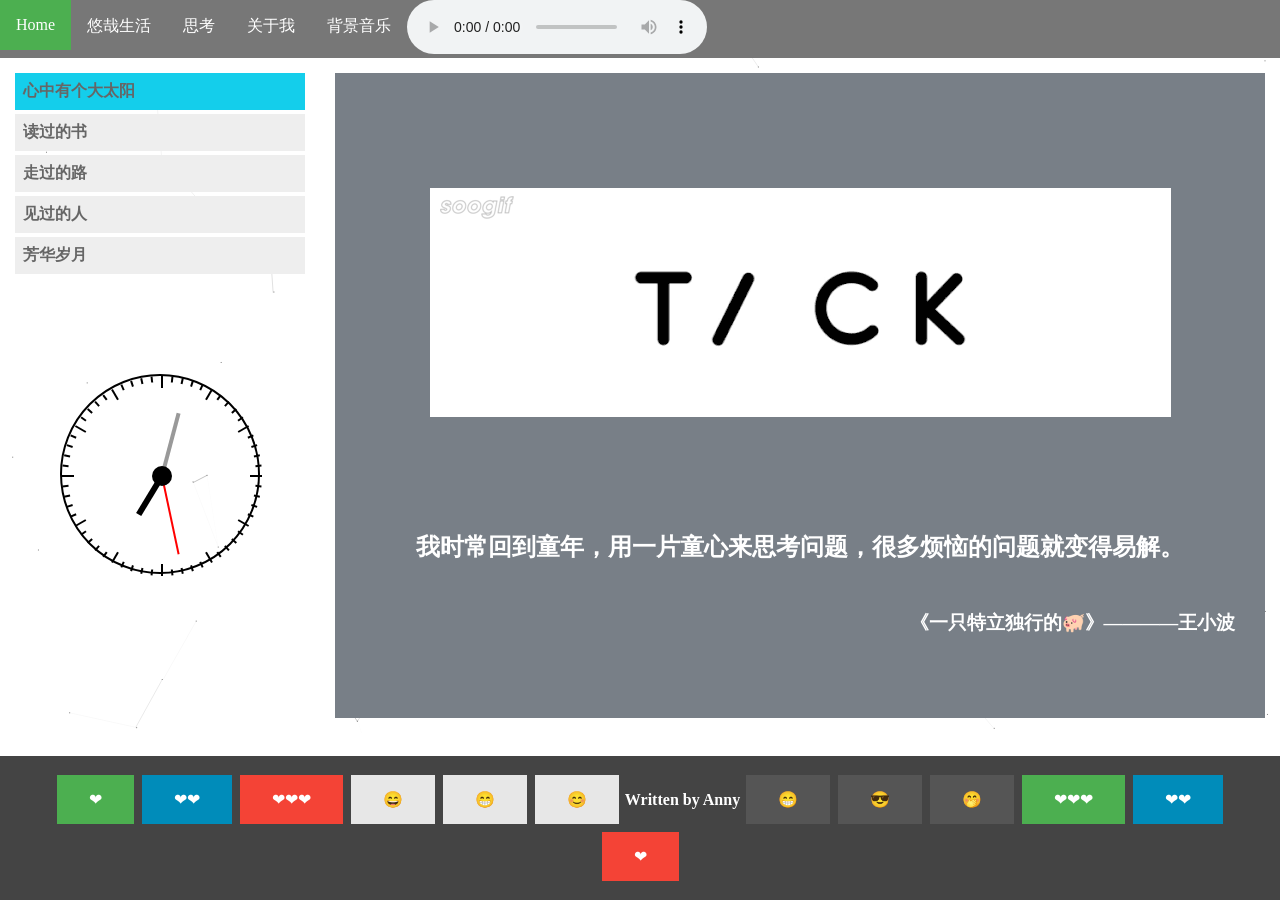
==== index.html @ 285feccb "test" ====
<!DOCTYPE html>
<html>
<head>
<meta charset="utf-8"> 
<title> (。・∀・)ノ~&nbsp;&nbsp;&nbsp;&nbsp;欧阳孝雪</title> 
 <style>  @keyframes typing {
    from { width: 0}
}
@keyframes blink-caret {
    50% { border-color: transparent; }
}
 
.typeing {
    font: 200% monospace;
    font-size: 40px;
    font-family: "楷体";
    border-right: .08em solid;
    width: 100ch;
    white-space: nowrap;
    overflow: hidden;
    animation: typing 4s steps(40, end),
               blink-caret .5s step-end infinite alternate; //这里的alternate是为了让光标闪烁的正常一点
}</style>
    <style id="css">
        #wrap{width:200px; height:200px; border:2px solid #000; margin:100px auto;border-radius:50%; position:relative;}
        #wrap ul{margin:0; padding:0; height:200px; position:relative; list-style:none;}
        #wrap ul li{width:2px;  height:6px; background:#000; position:absolute; left:99px; top: 0;-webkit-transform-origin:center 100px;}
        /*#wrap ul li:nth-of-type(1){-webkit-transform: rotate(0);}
        #wrap ul li:nth-of-type(2){-webkit-transform: rotate(6deg);}
        #wrap ul li:nth-of-type(3){-webkit-transform: rotate(12deg);}
        #wrap ul li:nth-of-type(4){-webkit-transform: rotate(18deg);}
        #wrap ul li:nth-of-type(5){-webkit-transform: rotate(24deg);}
        #wrap ul li:nth-of-type(6){-webkit-transform: rotate(30deg);}
        #wrap ul li:nth-of-type(7){-webkit-transform: rotate(36deg);}
        #wrap ul li:nth-of-type(8){-webkit-transform: rotate(42deg);}*/
        #wrap ul li:nth-of-type(5n+1){ height:12px;}
        #hour{width:6px;  height:45px; background:#000; position:absolute; left:97px; top:55px;-webkit-transform-origin:bottom ;}
        #min{width:4px;  height:65px; background:#999; position:absolute; left:98px; top:35px;-webkit-transform-origin:bottom ;}
        #sec{width:2px;  height:80px; background:red; position:absolute; left:99px; top:20px;-webkit-transform-origin:bottom ;}
        .icon{width:20px; height:20px; background:#000; border-radius:50%; position:absolute; left:90px; top: 90px;}
 
    </style>
<style>
* {
    box-sizing: border-box;
}
body {
    margin: 0;
}
    .clear{
        clear:both;
    }
.button {
    background-color: #4CAF50; /* Green */
    border: none;
    color: white;
    padding: 15px 32px;
    text-align: center;
    text-decoration: none;
    display: inline-block;
    font-size: 16px;
    margin: 4px 2px;
    cursor: pointer;
    
}

.button2 {background-color: #008CBA;} /* Blue */
.button3 {background-color: #f44336;} /* Red */ 
.button4 {background-color: #e7e7e7; color: black;} /* Gray */ 
.button5 {background-color: #555555;} /* Black */
.header {
    background-color:#787F87;
    color:white;
    height:100%;
    text-align: center;
    padding: 25px;
    margin: auto;
    width:100%;

}
.headtop{
    float: none;
    width:110px;
    height:20px;
  
    background-color: aliceblue;}
.headerleft{
    float: left;
    width:300px;
    height: auto;
    display:block;
    background-color:gray; 
    }
    .headermiddle{
        float: left;
        width:500px;
        height:auto;
        background-color:gray;
        
    }
.headerright{
    float: left;
    width:300px;
    background-color: gray;
    }
.footer {
    background-color: #444;
    color: white;
    padding: 15px;
    width:100%;
    position:fixed;
    bottom: 0;
}
.centre{
        text-align: center;
        background-color:white;
        padding: 10px;height: 100px;
    float: right;
    }
.topmenu {
    list-style-type: none;
    margin: 0;
    padding: 0;
    overflow: hidden;
    background-color: #777;
}
.topmenu li {
    float: left;
}
.topmenu li a {
    display: inline-block;
    color: white;
    text-align: center;
    padding: 16px;
    text-decoration: none;
}
.topmenu li a:hover {
    background-color: #222;
}
.topmenu li a.active {
    color: white;
    background-color: #4CAF50;
}
.column {
    float: left;
    height:675px;
    padding: 15px;
}
.clearfix::after {
    content: "";
    clear: both;
    display: table;
}
.sidemenu {
    width: 25%;
}
.content {
    width: 75%;
}
.side{
        width:100%;
        height:250px; 
    }
.sidemenu ul {
    list-style-type: none;
    margin: 0;
    padding: 0;
    height: auto;
}
.sidemenu li a {
    margin-bottom: 4px;
    display: block;
    padding: 8px;
    background-color: #eee;
    text-decoration: none;
    color: #666;
}
.sidemenu li a:hover {
    background-color: #555;
    color: white;
}
.sidemenu li a.active {
    background-color: #008CBA;
    color: white;
}
</style>
</head>
<body>
    <script type="text/javascript" src="me.js" ></script>
<ul class="topmenu">
  <li><a href="#home" class="active">Home</a></li>
  <li><a href="book.html">悠哉生活</a></li>
  <li><a href="think.html">思考</a></li>
  <li><a href="me.html">关于我</a></li>
  <li><a>背景音乐</a></li>
<audio controls>
<source src="1.mp3" type="audio/mpeg">
</audio>
</ul>


<div class="clearfix">
  <div class="column sidemenu">
    <ul>
      <li><a href="solar.html" style="background:#14CEEB ">      <strong>心中有个大太阳</strong></a></li>
      <li><a href="ds.html"><b>读过的书</b></a></li>
      <li><a href="os.html"><b>走过的路</b></a></li>
      <li><a href="internet.html"><b>见过的人</b></a></li>
      <li><a href="computer.html"><b>芳华岁月</b></a></li>
    </ul>   
    <div class="side">    <div id="wrap">
    <ul id="list">
        <!--<li>1</li>
        <li>2</li>
        <li>3</li>
        <li>4</li>
        <li></li>
        <li></li>
        <li></li>
        <li></li>-->
    </ul>
        <div id="hour"></div>
        <div id="min"></div>
        <div id="sec"></div>
        <div class="icon"></div>
    </div>
       <script>
        var oList=document.getElementById("list");//获取到刻度
        var oCss=document.getElementById("css");
        var oHour=document.getElementById("hour");//获取时针
        var oMin=document.getElementById("min");//获取分针
        var oSec=document.getElementById("sec");//获取秒针
        var oLi="";
        var sCss="";
        for (var i=0;i<60;i++) { //一个表盘总共是60个刻度
            sCss+="#wrap ul li:nth-of-type("+(i+1)+"){-webkit-transform: rotate("+i*6+"deg);}";
            oLi+="<li></li>";
        };
        oList.innerHTML=oLi;
        oCss.innerHTML+=sCss;//表盘刻度渲染完成
        toTime();
        setInterval(toTime,1000);
        function toTime(){
            var oDate=new Date();//获取当前时间
            var iSec=oDate.getSeconds();//获取当前秒
            var iMin=oDate.getMinutes()+iSec/60;//获取当前分
            var iHour=oDate.getHours()+iMin/60;//获取当前时
            oSec.style.WebkitTransform="rotate("+iSec*6+"deg)";//秒针转动角度1秒6度 (表盘一圈360度一圈60秒所以一秒6度)
            oMin.style.WebkitTransform="rotate("+iMin*6+"deg)";//分钟转动角度1分6度 (表盘一圈360度一圈60分所以一分6度)
            oHour.style.WebkitTransform="rotate("+iHour*30+"deg)";//时针转动角度一小时30度(表盘一圈360度一圈12小时所以一小时30度)
        };
</script>
</div>
  </div>

  <div class="column content">
      <div class="header"> 
          <br><br>
        <div class="headerleft"></div>
        <div class="headermiddle"></div>
        <div class="headerright"></div>
          <div class="clear"></div>
          <br><br><br>
           <img src="photo/4.gif">
          <br><br><br><br><br><br>
          <h2 style="font-family:Cambria, 'Hoefler Text', 'Liberation Serif', Times, 'Times New Roman', 'serif'" >
             我时常回到童年，用一片童心来思考问题，很多烦恼的问题就变得易解。<br><br></h2>
        <h3 style="text-align: right">《一只特立独行的🐖》————王小波&nbsp; </h3>
  </div>
</div>  
</div>
    
    <div class="centre">  <p class="typeing" >Whatever your past has been, you have a spotless future🚀.</p></div>
<br> 
<div class="footer" style="text-align: center">  
<button class="button button1">❤</button>
<button class="button button2">❤❤</button>
<button class="button button3">❤❤❤</button>
<button class="button button4">😄</button>
<button class="button button4">😁</button>

<button class="button button4">😊</button>
     <strong>Written by Anny</strong>
<button class="button button5">😁</button>

<button class="button button5">😎</button>
<button class="button button5">🤭</button>    
<button class="button">❤❤❤</button>
<button class="button button2">❤❤</button>
<button class="button button3">❤</button>

</div>



</body>
</html>
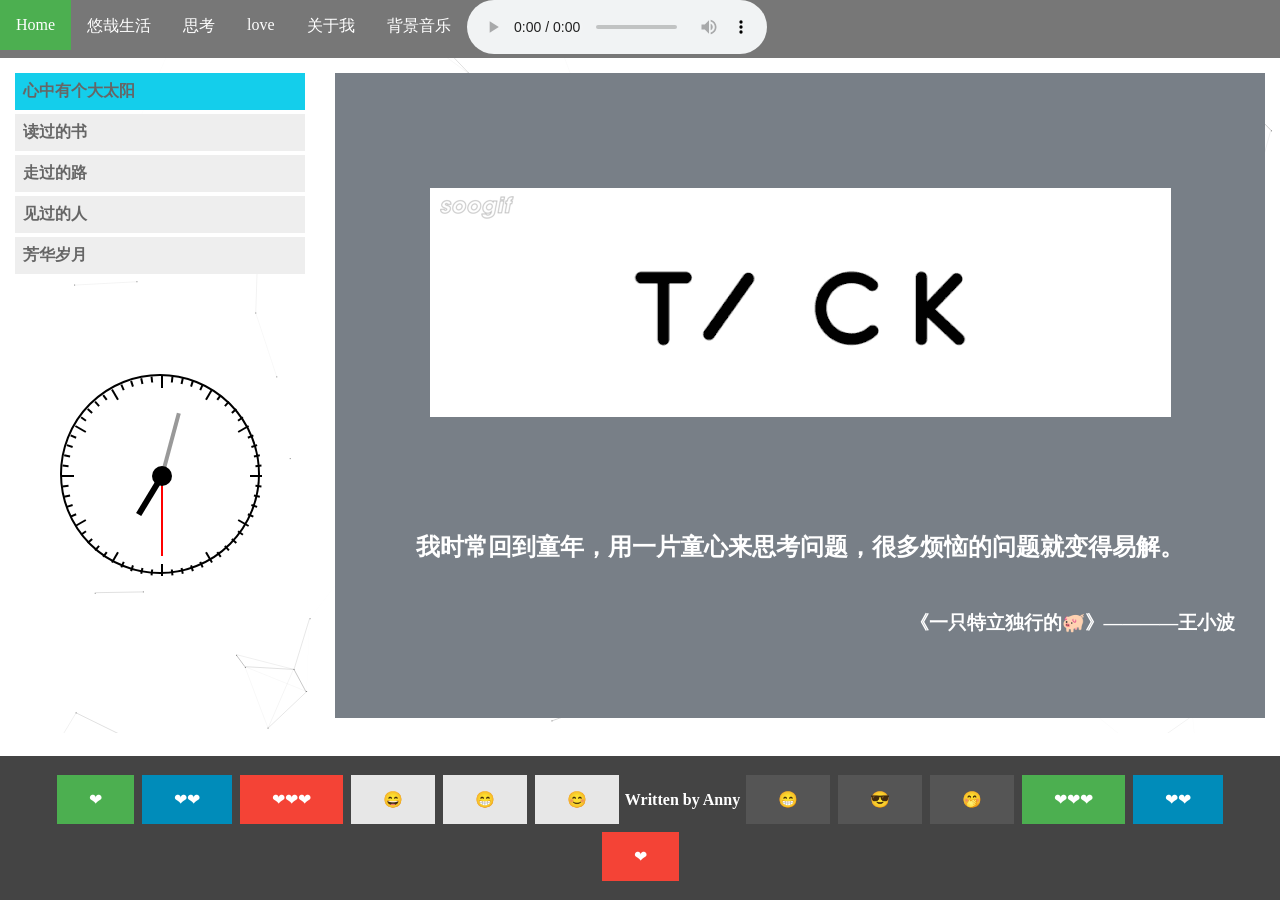
==== commit 60372a39: "update" ====
--- a/index.html
+++ b/index.html
@@ -2,7 +2,7 @@
 <html>
 <head>
 <meta charset="utf-8"> 
-<title> (。・∀・)ノ~&nbsp;&nbsp;&nbsp;&nbsp;欧阳孝雪</title> 
+<title> (。・∀・)ノ~&nbsp;&nbsp;&nbsp;&nbsp;李占</title>
  <style>  @keyframes typing {
     from { width: 0}
 }
@@ -191,6 +191,7 @@
   <li><a href="#home" class="active">Home</a></li>
   <li><a href="book.html">悠哉生活</a></li>
   <li><a href="think.html">思考</a></li>
+    <li><a href="love.html">love</a></li>
   <li><a href="me.html">关于我</a></li>
   <li><a>背景音乐</a></li>
 <audio controls>
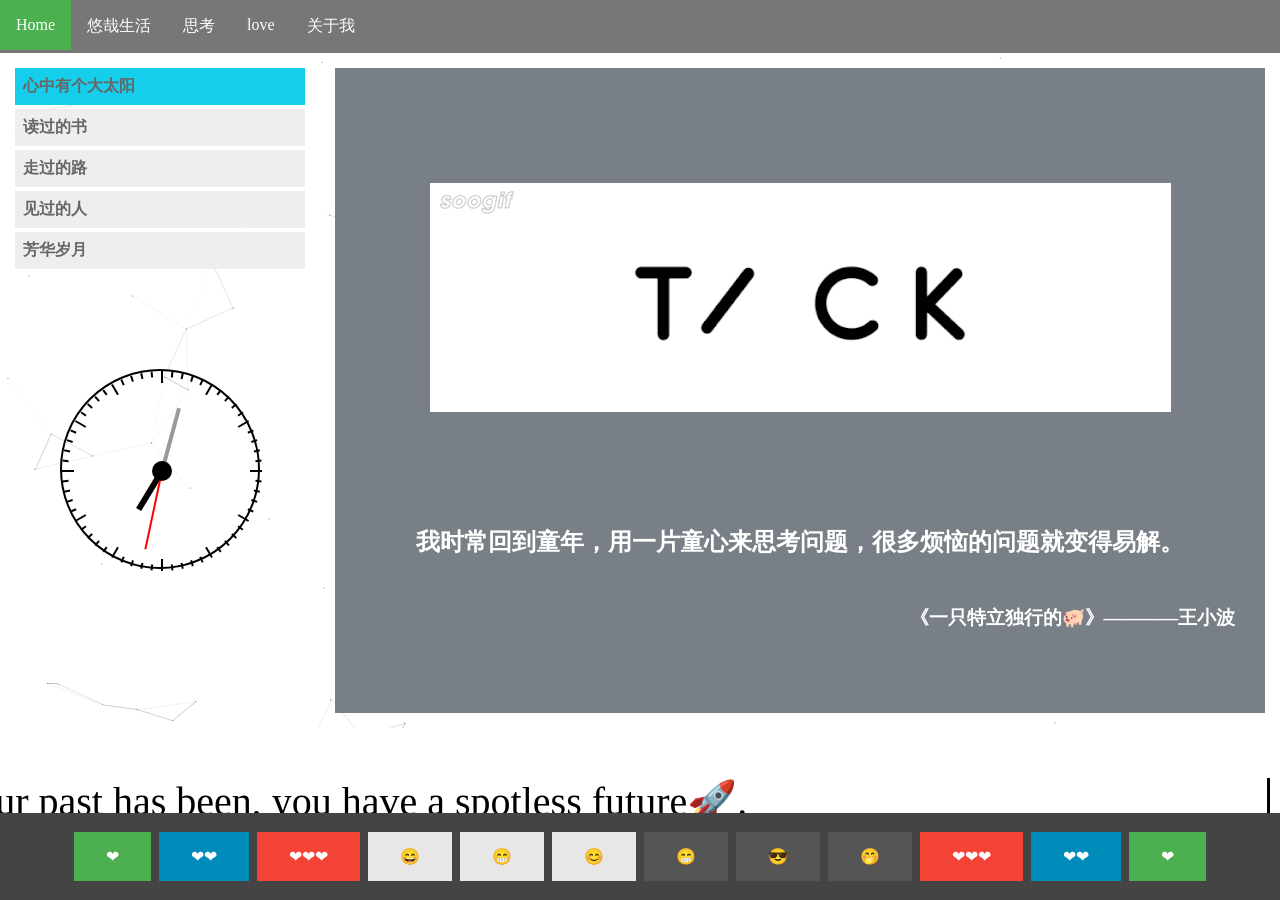
==== commit 7628fe4c: "update" ====
--- a/index.html
+++ b/index.html
@@ -193,10 +193,6 @@
   <li><a href="think.html">思考</a></li>
     <li><a href="love.html">love</a></li>
   <li><a href="me.html">关于我</a></li>
-  <li><a>背景音乐</a></li>
-<audio controls>
-<source src="1.mp3" type="audio/mpeg">
-</audio>
 </ul>
 
 
@@ -279,17 +275,13 @@
 <button class="button button3">❤❤❤</button>
 <button class="button button4">😄</button>
 <button class="button button4">😁</button>
-
 <button class="button button4">😊</button>
-     <strong>Written by Anny</strong>
 <button class="button button5">😁</button>
-
 <button class="button button5">😎</button>
 <button class="button button5">🤭</button>    
-<button class="button">❤❤❤</button>
+<button class="button button3">❤❤❤</button>
 <button class="button button2">❤❤</button>
-<button class="button button3">❤</button>
-
+<button class="button button1">❤</button>
 </div>
 
 
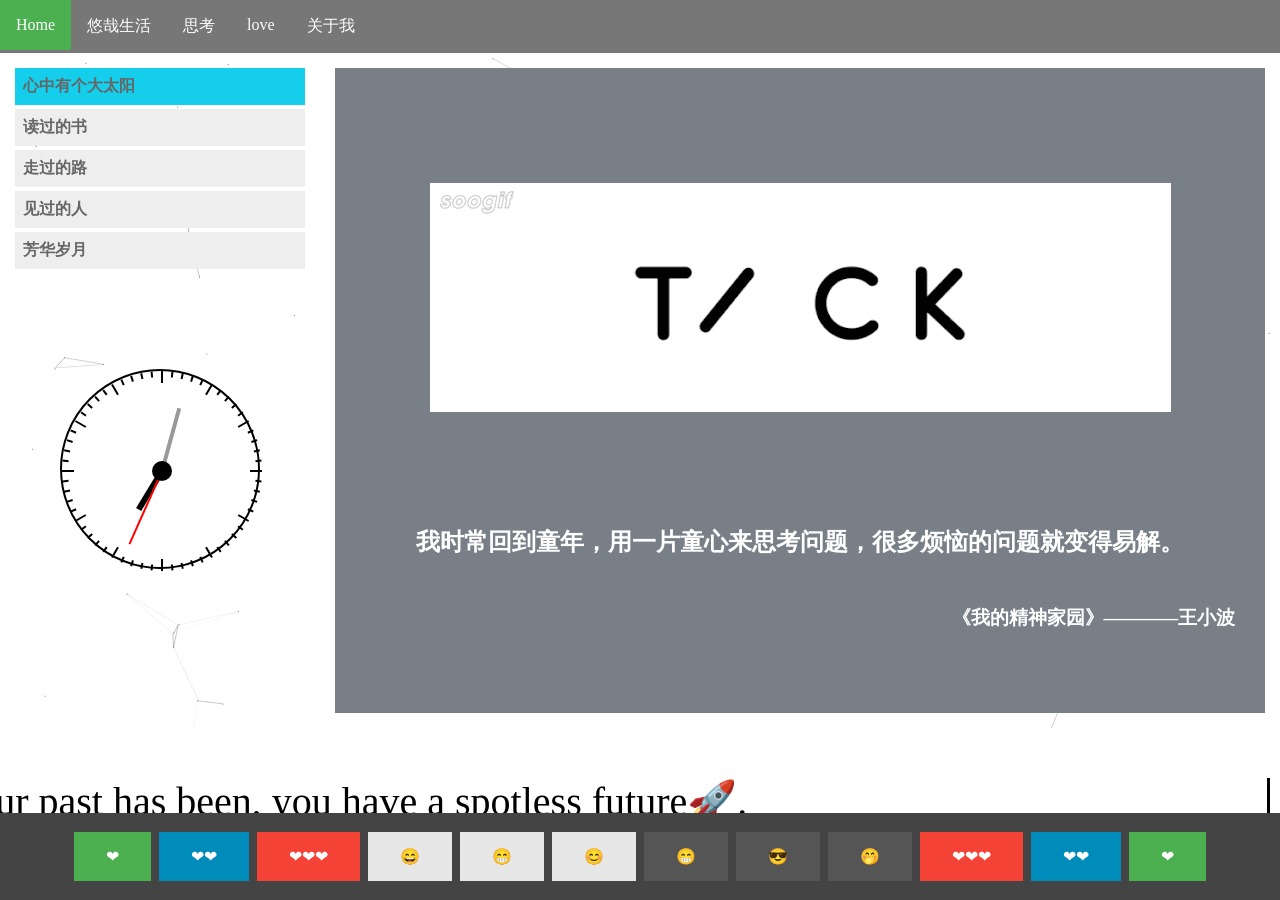
==== commit 3ea51d74: "Update index.html" ====
--- a/index.html
+++ b/index.html
@@ -262,7 +262,7 @@
           <br><br><br><br><br><br>
           <h2 style="font-family:Cambria, 'Hoefler Text', 'Liberation Serif', Times, 'Times New Roman', 'serif'" >
              我时常回到童年，用一片童心来思考问题，很多烦恼的问题就变得易解。<br><br></h2>
-        <h3 style="text-align: right">《一只特立独行的🐖》————王小波&nbsp; </h3>
+        <h3 style="text-align: right">《我的精神家园》————王小波&nbsp; </h3>
   </div>
 </div>  
 </div>
@@ -287,4 +287,4 @@
 
 
 </body>
-</html>+</html>
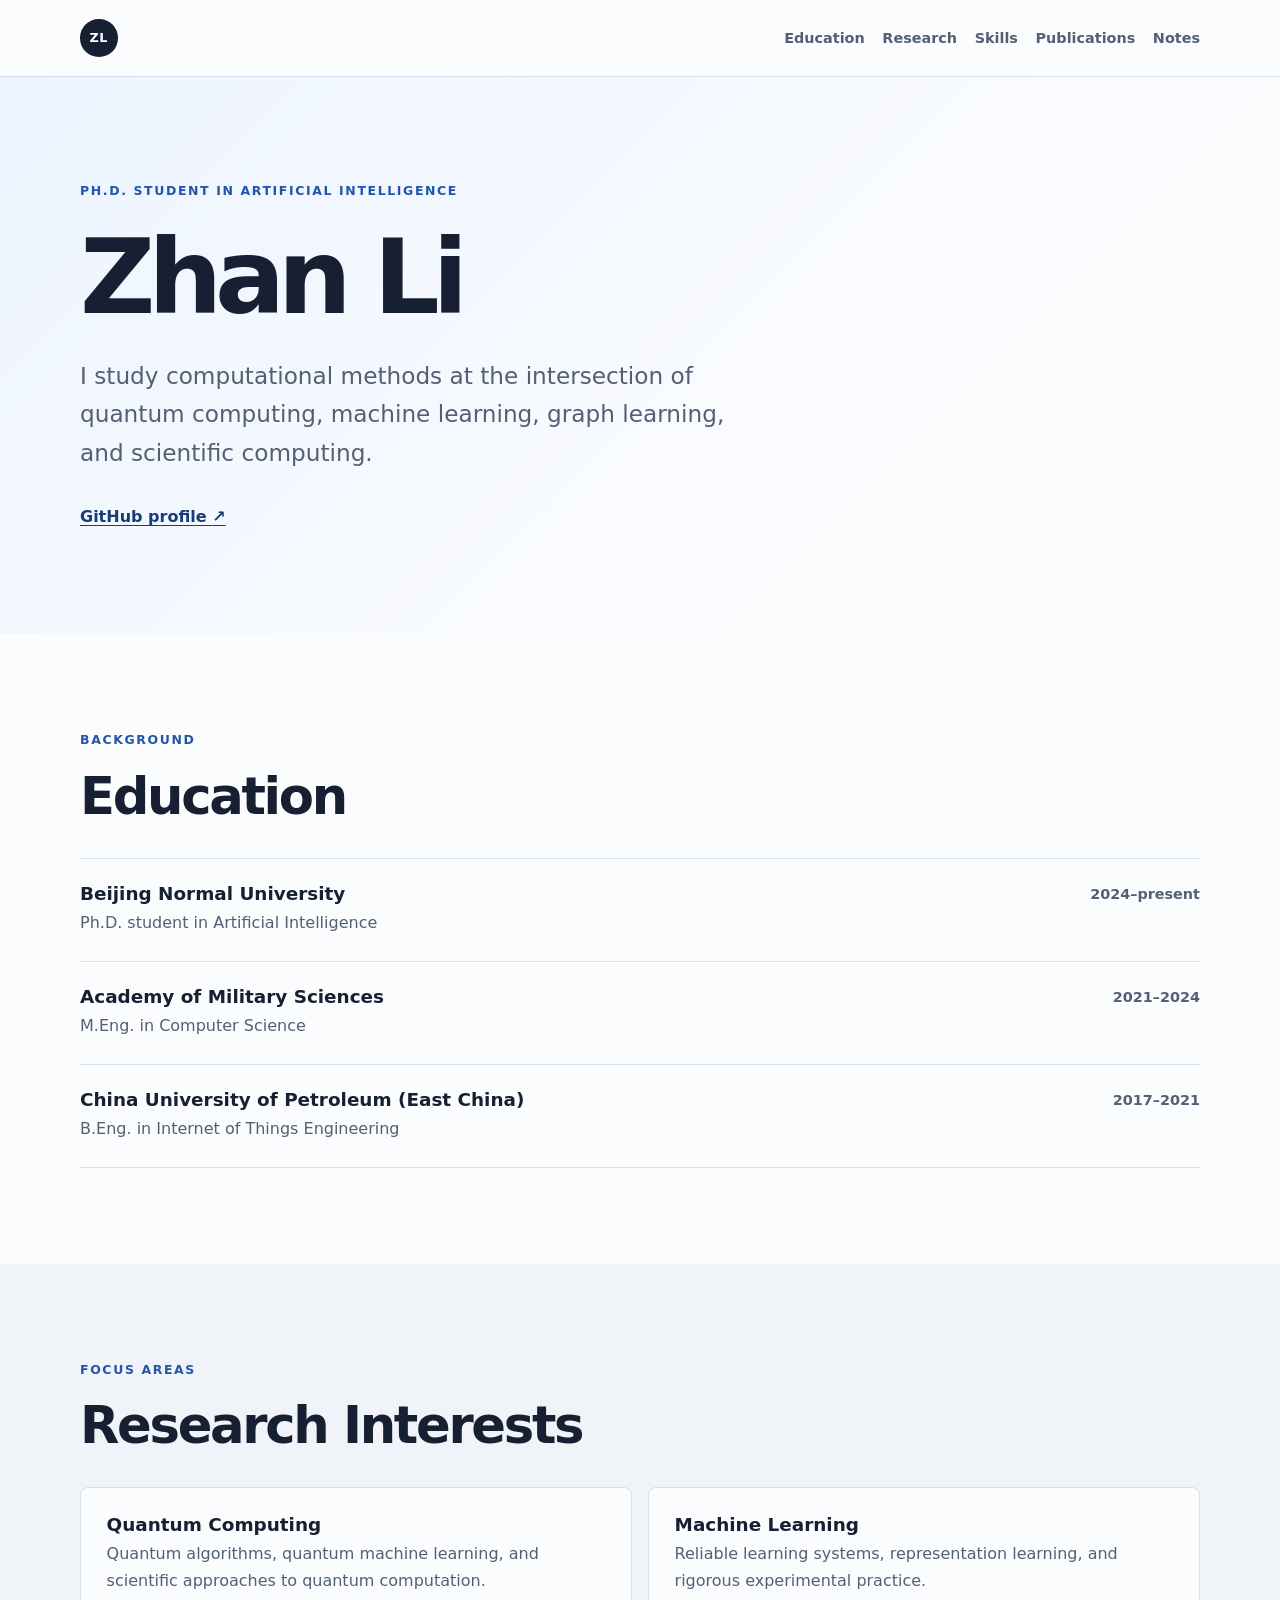
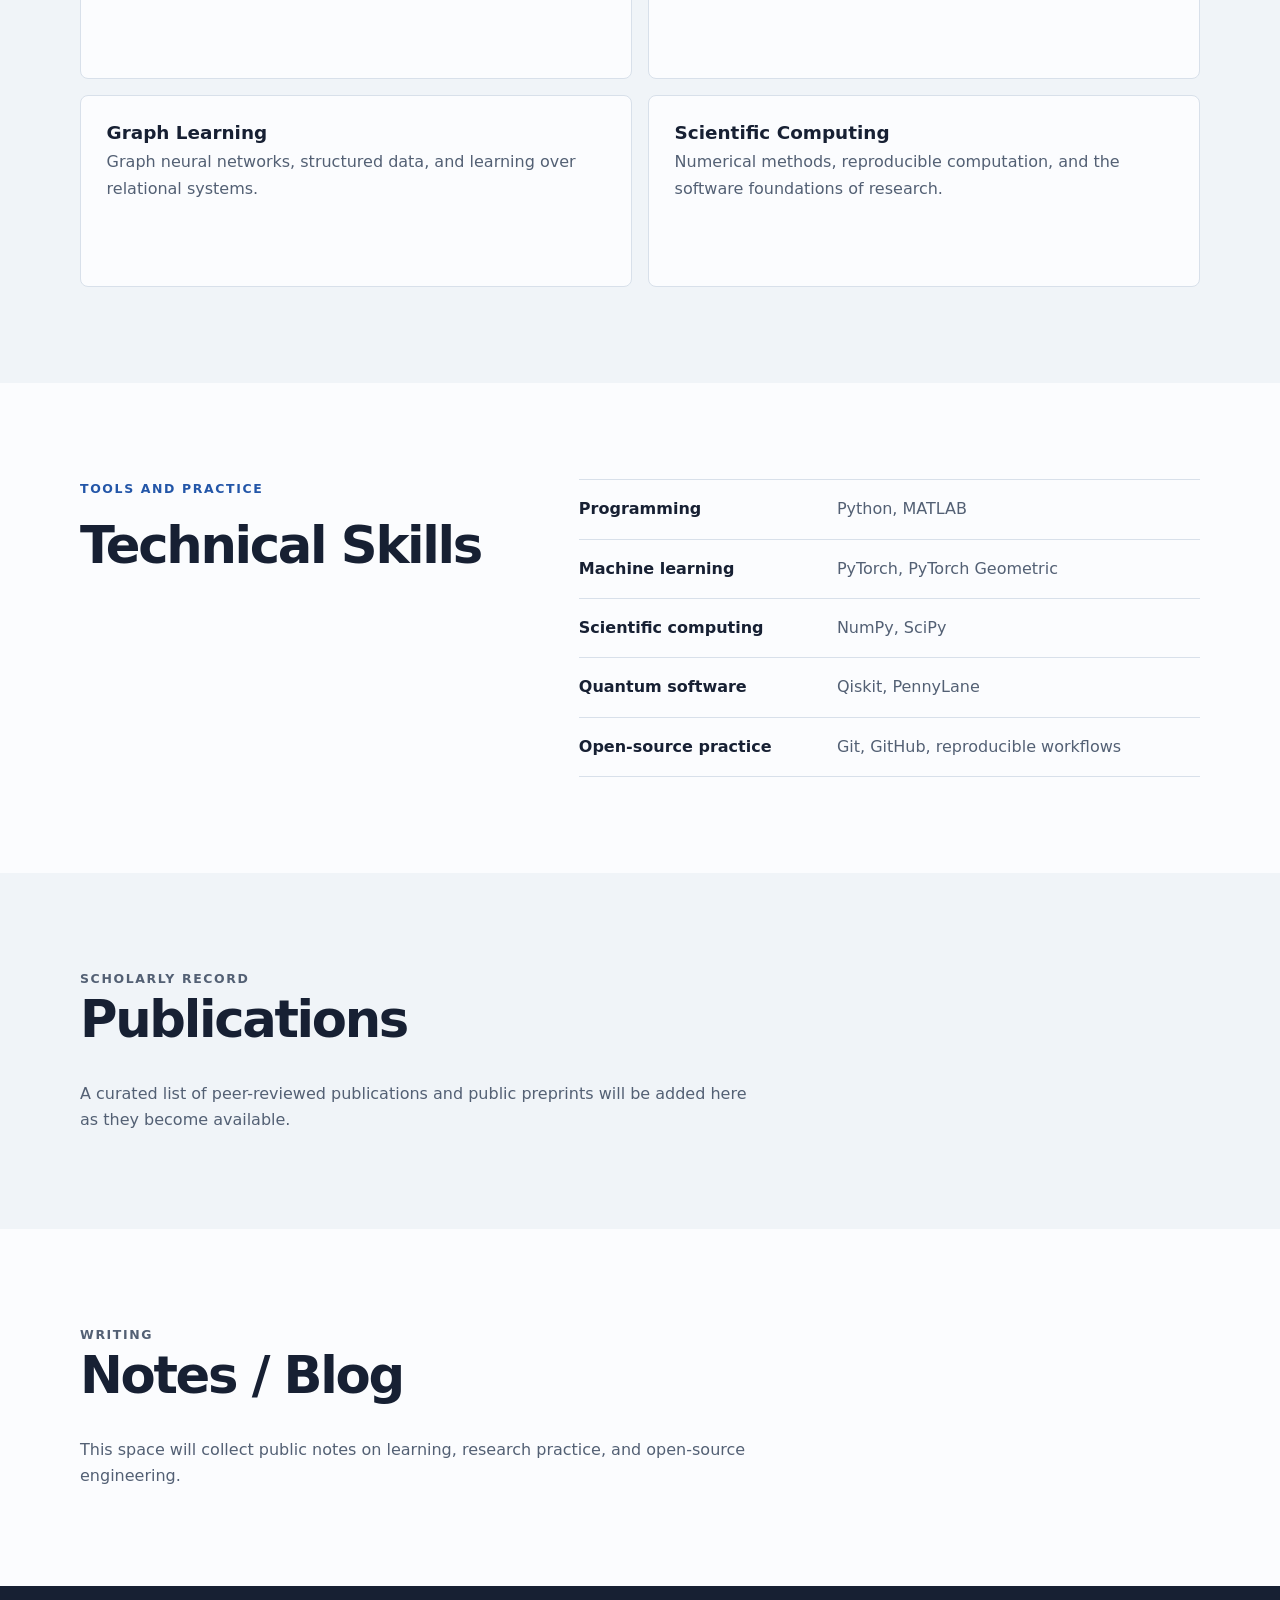
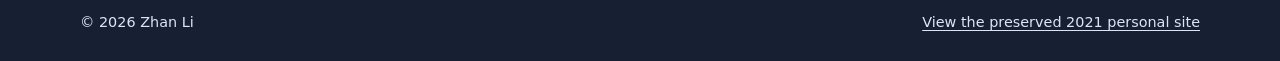
==== commit b0bf2503: "feat: add academic research homepage" ====
--- a/index.html
+++ b/index.html
@@ -1,290 +1,145 @@
-<!DOCTYPE html>
-<html>
-<head>
-<meta charset="utf-8"> 
-<title> (。・∀・)ノ~&nbsp;&nbsp;&nbsp;&nbsp;李占</title>
- <style>  @keyframes typing {
-    from { width: 0}
-}
-@keyframes blink-caret {
-    50% { border-color: transparent; }
-}
- 
-.typeing {
-    font: 200% monospace;
-    font-size: 40px;
-    font-family: "楷体";
-    border-right: .08em solid;
-    width: 100ch;
-    white-space: nowrap;
-    overflow: hidden;
-    animation: typing 4s steps(40, end),
-               blink-caret .5s step-end infinite alternate; //这里的alternate是为了让光标闪烁的正常一点
-}</style>
-    <style id="css">
-        #wrap{width:200px; height:200px; border:2px solid #000; margin:100px auto;border-radius:50%; position:relative;}
-        #wrap ul{margin:0; padding:0; height:200px; position:relative; list-style:none;}
-        #wrap ul li{width:2px;  height:6px; background:#000; position:absolute; left:99px; top: 0;-webkit-transform-origin:center 100px;}
-        /*#wrap ul li:nth-of-type(1){-webkit-transform: rotate(0);}
-        #wrap ul li:nth-of-type(2){-webkit-transform: rotate(6deg);}
-        #wrap ul li:nth-of-type(3){-webkit-transform: rotate(12deg);}
-        #wrap ul li:nth-of-type(4){-webkit-transform: rotate(18deg);}
-        #wrap ul li:nth-of-type(5){-webkit-transform: rotate(24deg);}
-        #wrap ul li:nth-of-type(6){-webkit-transform: rotate(30deg);}
-        #wrap ul li:nth-of-type(7){-webkit-transform: rotate(36deg);}
-        #wrap ul li:nth-of-type(8){-webkit-transform: rotate(42deg);}*/
-        #wrap ul li:nth-of-type(5n+1){ height:12px;}
-        #hour{width:6px;  height:45px; background:#000; position:absolute; left:97px; top:55px;-webkit-transform-origin:bottom ;}
-        #min{width:4px;  height:65px; background:#999; position:absolute; left:98px; top:35px;-webkit-transform-origin:bottom ;}
-        #sec{width:2px;  height:80px; background:red; position:absolute; left:99px; top:20px;-webkit-transform-origin:bottom ;}
-        .icon{width:20px; height:20px; background:#000; border-radius:50%; position:absolute; left:90px; top: 90px;}
- 
-    </style>
-<style>
-* {
-    box-sizing: border-box;
-}
-body {
-    margin: 0;
-}
-    .clear{
-        clear:both;
-    }
-.button {
-    background-color: #4CAF50; /* Green */
-    border: none;
-    color: white;
-    padding: 15px 32px;
-    text-align: center;
-    text-decoration: none;
-    display: inline-block;
-    font-size: 16px;
-    margin: 4px 2px;
-    cursor: pointer;
-    
-}
+<!doctype html>
+<html lang="en">
+  <head>
+    <meta charset="utf-8">
+    <meta name="viewport" content="width=device-width, initial-scale=1">
+    <meta
+      name="description"
+      content="Zhan Li is a Ph.D. student in Artificial Intelligence working across quantum computing, machine learning, graph learning, and scientific computing."
+    >
+    <title>Zhan Li | AI and Quantum Computing Researcher</title>
+    <link rel="stylesheet" href="assets/css/site.css">
+  </head>
+  <body>
+    <a class="skip-link" href="#main-content">Skip to content</a>
+    <header class="site-header">
+      <div class="site-shell header-content">
+        <a class="brand" href="#top" aria-label="Zhan Li home">ZL</a>
+        <nav aria-label="Primary navigation">
+          <ul class="site-navigation">
+            <li><a href="#education">Education</a></li>
+            <li><a href="#research">Research</a></li>
+            <li><a href="#skills">Skills</a></li>
+            <li><a href="#publications">Publications</a></li>
+            <li><a href="#notes">Notes</a></li>
+          </ul>
+        </nav>
+      </div>
+    </header>
 
-.button2 {background-color: #008CBA;} /* Blue */
-.button3 {background-color: #f44336;} /* Red */ 
-.button4 {background-color: #e7e7e7; color: black;} /* Gray */ 
-.button5 {background-color: #555555;} /* Black */
-.header {
-    background-color:#787F87;
-    color:white;
-    height:100%;
-    text-align: center;
-    padding: 25px;
-    margin: auto;
-    width:100%;
+    <main id="main-content">
+      <section id="top" class="hero" aria-labelledby="page-title">
+        <div class="site-shell hero-content">
+          <p class="eyebrow">Ph.D. Student in Artificial Intelligence</p>
+          <h1 id="page-title">Zhan Li</h1>
+          <p class="hero-summary">
+            I study computational methods at the intersection of quantum
+            computing, machine learning, graph learning, and scientific
+            computing.
+          </p>
+          <a class="text-link" href="https://github.com/lizhan-lz">GitHub profile <span aria-hidden="true">↗</span></a>
+        </div>
+      </section>
 
-}
-.headtop{
-    float: none;
-    width:110px;
-    height:20px;
-  
-    background-color: aliceblue;}
-.headerleft{
-    float: left;
-    width:300px;
-    height: auto;
-    display:block;
-    background-color:gray; 
-    }
-    .headermiddle{
-        float: left;
-        width:500px;
-        height:auto;
-        background-color:gray;
-        
-    }
-.headerright{
-    float: left;
-    width:300px;
-    background-color: gray;
-    }
-.footer {
-    background-color: #444;
-    color: white;
-    padding: 15px;
-    width:100%;
-    position:fixed;
-    bottom: 0;
-}
-.centre{
-        text-align: center;
-        background-color:white;
-        padding: 10px;height: 100px;
-    float: right;
-    }
-.topmenu {
-    list-style-type: none;
-    margin: 0;
-    padding: 0;
-    overflow: hidden;
-    background-color: #777;
-}
-.topmenu li {
-    float: left;
-}
-.topmenu li a {
-    display: inline-block;
-    color: white;
-    text-align: center;
-    padding: 16px;
-    text-decoration: none;
-}
-.topmenu li a:hover {
-    background-color: #222;
-}
-.topmenu li a.active {
-    color: white;
-    background-color: #4CAF50;
-}
-.column {
-    float: left;
-    height:675px;
-    padding: 15px;
-}
-.clearfix::after {
-    content: "";
-    clear: both;
-    display: table;
-}
-.sidemenu {
-    width: 25%;
-}
-.content {
-    width: 75%;
-}
-.side{
-        width:100%;
-        height:250px; 
-    }
-.sidemenu ul {
-    list-style-type: none;
-    margin: 0;
-    padding: 0;
-    height: auto;
-}
-.sidemenu li a {
-    margin-bottom: 4px;
-    display: block;
-    padding: 8px;
-    background-color: #eee;
-    text-decoration: none;
-    color: #666;
-}
-.sidemenu li a:hover {
-    background-color: #555;
-    color: white;
-}
-.sidemenu li a.active {
-    background-color: #008CBA;
-    color: white;
-}
-</style>
-</head>
-<body>
-    <script type="text/javascript" src="me.js" ></script>
-<ul class="topmenu">
-  <li><a href="#home" class="active">Home</a></li>
-  <li><a href="book.html">悠哉生活</a></li>
-  <li><a href="think.html">思考</a></li>
-    <li><a href="love.html">love</a></li>
-  <li><a href="me.html">关于我</a></li>
-</ul>
+      <section id="education" class="section" aria-labelledby="education-title">
+        <div class="site-shell">
+          <p class="section-label">Background</p>
+          <h2 id="education-title">Education</h2>
+          <ol class="timeline">
+            <li>
+              <div>
+                <h3>Beijing Normal University</h3>
+                <p>Ph.D. student in Artificial Intelligence</p>
+              </div>
+              <p class="timeline-meta">2024–present</p>
+            </li>
+            <li>
+              <div>
+                <h3>Academy of Military Sciences</h3>
+                <p>M.Eng. in Computer Science</p>
+              </div>
+              <p class="timeline-meta">2021–2024</p>
+            </li>
+            <li>
+              <div>
+                <h3>China University of Petroleum (East China)</h3>
+                <p>B.Eng. in Internet of Things Engineering</p>
+              </div>
+              <p class="timeline-meta">2017–2021</p>
+            </li>
+          </ol>
+        </div>
+      </section>
 
+      <section id="research" class="section section-alt" aria-labelledby="research-title">
+        <div class="site-shell">
+          <p class="section-label">Focus areas</p>
+          <h2 id="research-title">Research Interests</h2>
+          <div class="card-grid">
+            <article class="card">
+              <h3>Quantum Computing</h3>
+              <p>Quantum algorithms, quantum machine learning, and scientific approaches to quantum computation.</p>
+            </article>
+            <article class="card">
+              <h3>Machine Learning</h3>
+              <p>Reliable learning systems, representation learning, and rigorous experimental practice.</p>
+            </article>
+            <article class="card">
+              <h3>Graph Learning</h3>
+              <p>Graph neural networks, structured data, and learning over relational systems.</p>
+            </article>
+            <article class="card">
+              <h3>Scientific Computing</h3>
+              <p>Numerical methods, reproducible computation, and the software foundations of research.</p>
+            </article>
+          </div>
+        </div>
+      </section>
 
-<div class="clearfix">
-  <div class="column sidemenu">
-    <ul>
-      <li><a href="solar.html" style="background:#14CEEB ">      <strong>心中有个大太阳</strong></a></li>
-      <li><a href="ds.html"><b>读过的书</b></a></li>
-      <li><a href="os.html"><b>走过的路</b></a></li>
-      <li><a href="internet.html"><b>见过的人</b></a></li>
-      <li><a href="computer.html"><b>芳华岁月</b></a></li>
-    </ul>   
-    <div class="side">    <div id="wrap">
-    <ul id="list">
-        <!--<li>1</li>
-        <li>2</li>
-        <li>3</li>
-        <li>4</li>
-        <li></li>
-        <li></li>
-        <li></li>
-        <li></li>-->
-    </ul>
-        <div id="hour"></div>
-        <div id="min"></div>
-        <div id="sec"></div>
-        <div class="icon"></div>
-    </div>
-       <script>
-        var oList=document.getElementById("list");//获取到刻度
-        var oCss=document.getElementById("css");
-        var oHour=document.getElementById("hour");//获取时针
-        var oMin=document.getElementById("min");//获取分针
-        var oSec=document.getElementById("sec");//获取秒针
-        var oLi="";
-        var sCss="";
-        for (var i=0;i<60;i++) { //一个表盘总共是60个刻度
-            sCss+="#wrap ul li:nth-of-type("+(i+1)+"){-webkit-transform: rotate("+i*6+"deg);}";
-            oLi+="<li></li>";
-        };
-        oList.innerHTML=oLi;
-        oCss.innerHTML+=sCss;//表盘刻度渲染完成
-        toTime();
-        setInterval(toTime,1000);
-        function toTime(){
-            var oDate=new Date();//获取当前时间
-            var iSec=oDate.getSeconds();//获取当前秒
-            var iMin=oDate.getMinutes()+iSec/60;//获取当前分
-            var iHour=oDate.getHours()+iMin/60;//获取当前时
-            oSec.style.WebkitTransform="rotate("+iSec*6+"deg)";//秒针转动角度1秒6度 (表盘一圈360度一圈60秒所以一秒6度)
-            oMin.style.WebkitTransform="rotate("+iMin*6+"deg)";//分钟转动角度1分6度 (表盘一圈360度一圈60分所以一分6度)
-            oHour.style.WebkitTransform="rotate("+iHour*30+"deg)";//时针转动角度一小时30度(表盘一圈360度一圈12小时所以一小时30度)
-        };
-</script>
-</div>
-  </div>
+      <section id="skills" class="section" aria-labelledby="skills-title">
+        <div class="site-shell split-layout">
+          <div>
+            <p class="section-label">Tools and practice</p>
+            <h2 id="skills-title">Technical Skills</h2>
+          </div>
+          <ul class="skill-list">
+            <li><strong>Programming</strong><span>Python, MATLAB</span></li>
+            <li><strong>Machine learning</strong><span>PyTorch, PyTorch Geometric</span></li>
+            <li><strong>Scientific computing</strong><span>NumPy, SciPy</span></li>
+            <li><strong>Quantum software</strong><span>Qiskit, PennyLane</span></li>
+            <li><strong>Open-source practice</strong><span>Git, GitHub, reproducible workflows</span></li>
+          </ul>
+        </div>
+      </section>
 
-  <div class="column content">
-      <div class="header"> 
-          <br><br>
-        <div class="headerleft"></div>
-        <div class="headermiddle"></div>
-        <div class="headerright"></div>
-          <div class="clear"></div>
-          <br><br><br>
-           <img src="photo/4.gif">
-          <br><br><br><br><br><br>
-          <h2 style="font-family:Cambria, 'Hoefler Text', 'Liberation Serif', Times, 'Times New Roman', 'serif'" >
-             我时常回到童年，用一片童心来思考问题，很多烦恼的问题就变得易解。<br><br></h2>
-        <h3 style="text-align: right">《我的精神家园》————王小波&nbsp; </h3>
-  </div>
-</div>  
-</div>
-    
-    <div class="centre">  <p class="typeing" >Whatever your past has been, you have a spotless future🚀.</p></div>
-<br> 
-<div class="footer" style="text-align: center">  
-<button class="button button1">❤</button>
-<button class="button button2">❤❤</button>
-<button class="button button3">❤❤❤</button>
-<button class="button button4">😄</button>
-<button class="button button4">😁</button>
-<button class="button button4">😊</button>
-<button class="button button5">😁</button>
-<button class="button button5">😎</button>
-<button class="button button5">🤭</button>    
-<button class="button button3">❤❤❤</button>
-<button class="button button2">❤❤</button>
-<button class="button button1">❤</button>
-</div>
+      <section id="publications" class="section section-alt" aria-labelledby="publications-title">
+        <div class="site-shell compact-copy">
+          <p class="section-label">Scholarly record</p>
+          <h2 id="publications-title">Publications</h2>
+          <p>
+            A curated list of peer-reviewed publications and public preprints
+            will be added here as they become available.
+          </p>
+        </div>
+      </section>
 
+      <section id="notes" class="section" aria-labelledby="notes-title">
+        <div class="site-shell compact-copy">
+          <p class="section-label">Writing</p>
+          <h2 id="notes-title">Notes / Blog</h2>
+          <p>
+            This space will collect public notes on learning, research
+            practice, and open-source engineering.
+          </p>
+        </div>
+      </section>
+    </main>
 
-
-</body>
+    <footer class="site-footer">
+      <div class="site-shell footer-content">
+        <p>© 2026 Zhan Li</p>
+        <p><a href="archive/legacy-2021/">View the preserved 2021 personal site</a></p>
+      </div>
+    </footer>
+  </body>
 </html>
--- a/assets/css/site.css
+++ b/assets/css/site.css
@@ -0,0 +1,303 @@
+:root {
+  --ink: #172033;
+  --muted: #536074;
+  --paper: #fbfcfe;
+  --surface: #f0f4f8;
+  --line: #d8e0ea;
+  --accent: #2356a8;
+  --accent-dark: #173c78;
+  --max-width: 70rem;
+}
+
+* {
+  box-sizing: border-box;
+}
+
+html {
+  scroll-behavior: smooth;
+}
+
+body {
+  margin: 0;
+  color: var(--ink);
+  background: var(--paper);
+  font-family: Inter, ui-sans-serif, system-ui, -apple-system, BlinkMacSystemFont, "Segoe UI", sans-serif;
+  font-size: 1rem;
+  line-height: 1.65;
+}
+
+a {
+  color: inherit;
+  text-underline-offset: 0.2em;
+}
+
+a:focus-visible {
+  outline: 3px solid #f5bd2e;
+  outline-offset: 0.2rem;
+}
+
+h1,
+h2,
+h3,
+p {
+  margin-top: 0;
+}
+
+h1,
+h2,
+h3 {
+  color: var(--ink);
+  line-height: 1.15;
+}
+
+h1 {
+  max-width: 10ch;
+  margin-bottom: 1.25rem;
+  font-size: clamp(3.25rem, 10vw, 6.5rem);
+  letter-spacing: -0.07em;
+}
+
+h2 {
+  margin-bottom: 2rem;
+  font-size: clamp(2rem, 5vw, 3.2rem);
+  letter-spacing: -0.045em;
+}
+
+h3 {
+  margin-bottom: 0.4rem;
+  font-size: 1.15rem;
+}
+
+.site-shell {
+  width: min(calc(100% - 3rem), var(--max-width));
+  margin-inline: auto;
+}
+
+.skip-link {
+  position: absolute;
+  top: 0.75rem;
+  left: 0.75rem;
+  z-index: 2;
+  padding: 0.5rem 0.75rem;
+  color: white;
+  background: var(--accent-dark);
+  transform: translateY(-150%);
+}
+
+.skip-link:focus {
+  transform: translateY(0);
+}
+
+.site-header {
+  border-bottom: 1px solid var(--line);
+  background: rgb(251 252 254 / 94%);
+}
+
+.header-content,
+.footer-content {
+  display: flex;
+  align-items: center;
+  justify-content: space-between;
+  gap: 2rem;
+}
+
+.header-content {
+  min-height: 4.75rem;
+}
+
+.brand {
+  display: grid;
+  width: 2.35rem;
+  height: 2.35rem;
+  place-items: center;
+  color: white;
+  background: var(--ink);
+  border-radius: 50%;
+  font-size: 0.8rem;
+  font-weight: 800;
+  letter-spacing: 0.05em;
+  text-decoration: none;
+}
+
+.site-navigation {
+  display: flex;
+  flex-wrap: wrap;
+  justify-content: flex-end;
+  gap: 0.15rem 1.1rem;
+  padding: 0;
+  margin: 0;
+  list-style: none;
+}
+
+.site-navigation a {
+  color: var(--muted);
+  font-size: 0.9rem;
+  font-weight: 650;
+  text-decoration: none;
+}
+
+.site-navigation a:hover {
+  color: var(--accent);
+}
+
+.hero {
+  min-height: 31rem;
+  display: grid;
+  align-items: center;
+  background: linear-gradient(135deg, #edf4ff 0%, var(--paper) 70%);
+}
+
+.hero-content {
+  padding-block: 6.5rem;
+}
+
+.eyebrow,
+.section-label {
+  margin-bottom: 1rem;
+  color: var(--accent);
+  font-size: 0.78rem;
+  font-weight: 800;
+  letter-spacing: 0.13em;
+  text-transform: uppercase;
+}
+
+.hero-summary {
+  max-width: 43rem;
+  margin-bottom: 2rem;
+  color: var(--muted);
+  font-size: clamp(1.15rem, 2.7vw, 1.45rem);
+}
+
+.text-link {
+  color: var(--accent-dark);
+  font-weight: 750;
+}
+
+.section {
+  padding-block: 6rem;
+}
+
+.section-alt {
+  background: var(--surface);
+}
+
+.timeline {
+  padding: 0;
+  margin: 0;
+  list-style: none;
+  border-top: 1px solid var(--line);
+}
+
+.timeline li {
+  display: grid;
+  grid-template-columns: 1fr auto;
+  gap: 2rem;
+  padding-block: 1.5rem;
+  border-bottom: 1px solid var(--line);
+}
+
+.timeline p {
+  margin-bottom: 0;
+  color: var(--muted);
+}
+
+.timeline-meta {
+  white-space: nowrap;
+  font-size: 0.9rem;
+  font-weight: 700;
+}
+
+.card-grid {
+  display: grid;
+  grid-template-columns: repeat(2, minmax(0, 1fr));
+  gap: 1rem;
+}
+
+.card {
+  min-height: 12rem;
+  padding: 1.6rem;
+  background: var(--paper);
+  border: 1px solid var(--line);
+  border-radius: 0.5rem;
+}
+
+.card p,
+.compact-copy p {
+  max-width: 42rem;
+  margin-bottom: 0;
+  color: var(--muted);
+}
+
+.split-layout {
+  display: grid;
+  grid-template-columns: minmax(12rem, 0.7fr) minmax(0, 1fr);
+  gap: 4rem;
+}
+
+.skill-list {
+  padding: 0;
+  margin: 0;
+  list-style: none;
+  border-top: 1px solid var(--line);
+}
+
+.skill-list li {
+  display: grid;
+  grid-template-columns: minmax(10rem, 0.8fr) minmax(0, 1.2fr);
+  gap: 1rem;
+  padding-block: 1rem;
+  border-bottom: 1px solid var(--line);
+}
+
+.skill-list span {
+  color: var(--muted);
+}
+
+.site-footer {
+  padding-block: 1.6rem;
+  color: #dbe6f5;
+  background: var(--ink);
+  font-size: 0.9rem;
+}
+
+.site-footer p {
+  margin: 0;
+}
+
+@media (max-width: 48rem) {
+  .site-shell {
+    width: min(calc(100% - 2rem), var(--max-width));
+  }
+
+  .header-content,
+  .footer-content {
+    align-items: flex-start;
+    flex-direction: column;
+    gap: 1rem;
+    padding-block: 1rem;
+  }
+
+  .site-navigation {
+    justify-content: flex-start;
+  }
+
+  .hero {
+    min-height: 25rem;
+  }
+
+  .hero-content,
+  .section {
+    padding-block: 4rem;
+  }
+
+  .timeline li,
+  .split-layout,
+  .skill-list li {
+    grid-template-columns: 1fr;
+    gap: 0.5rem;
+  }
+
+  .card-grid {
+    grid-template-columns: 1fr;
+  }
+}
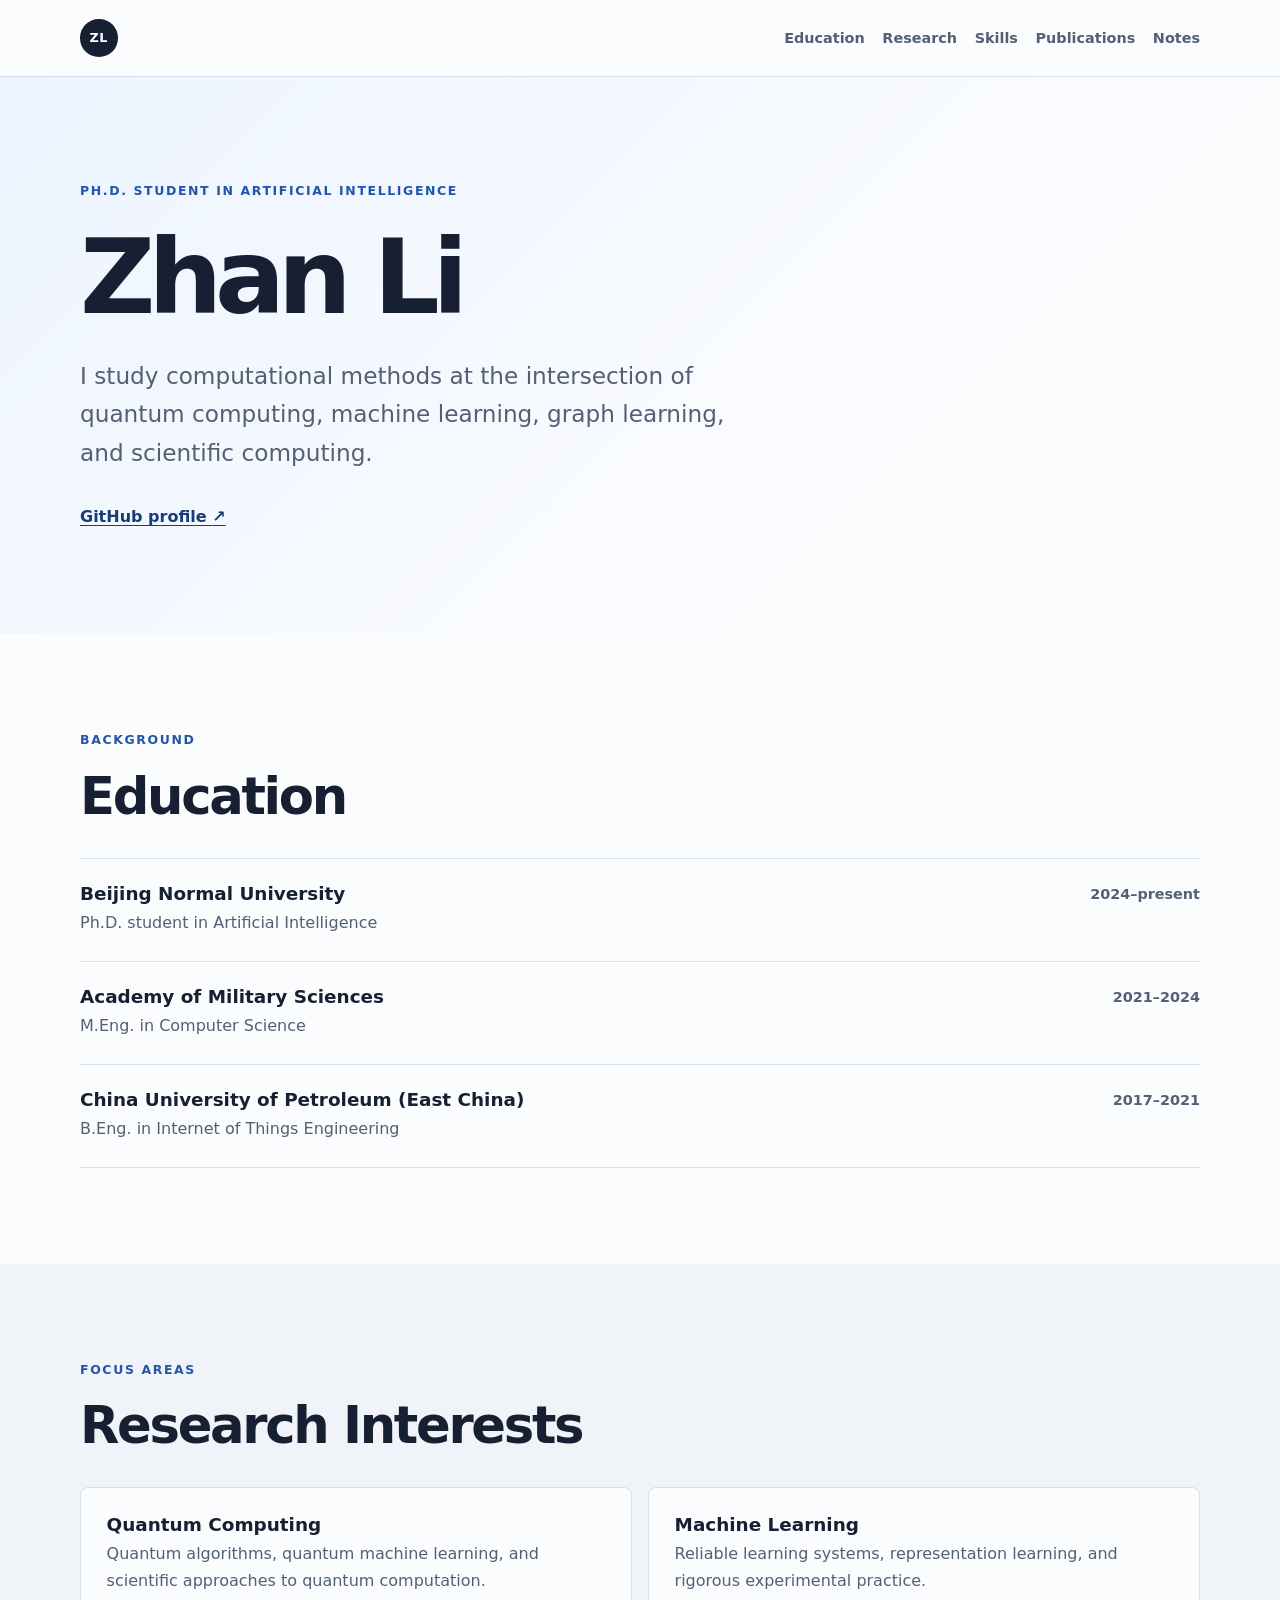
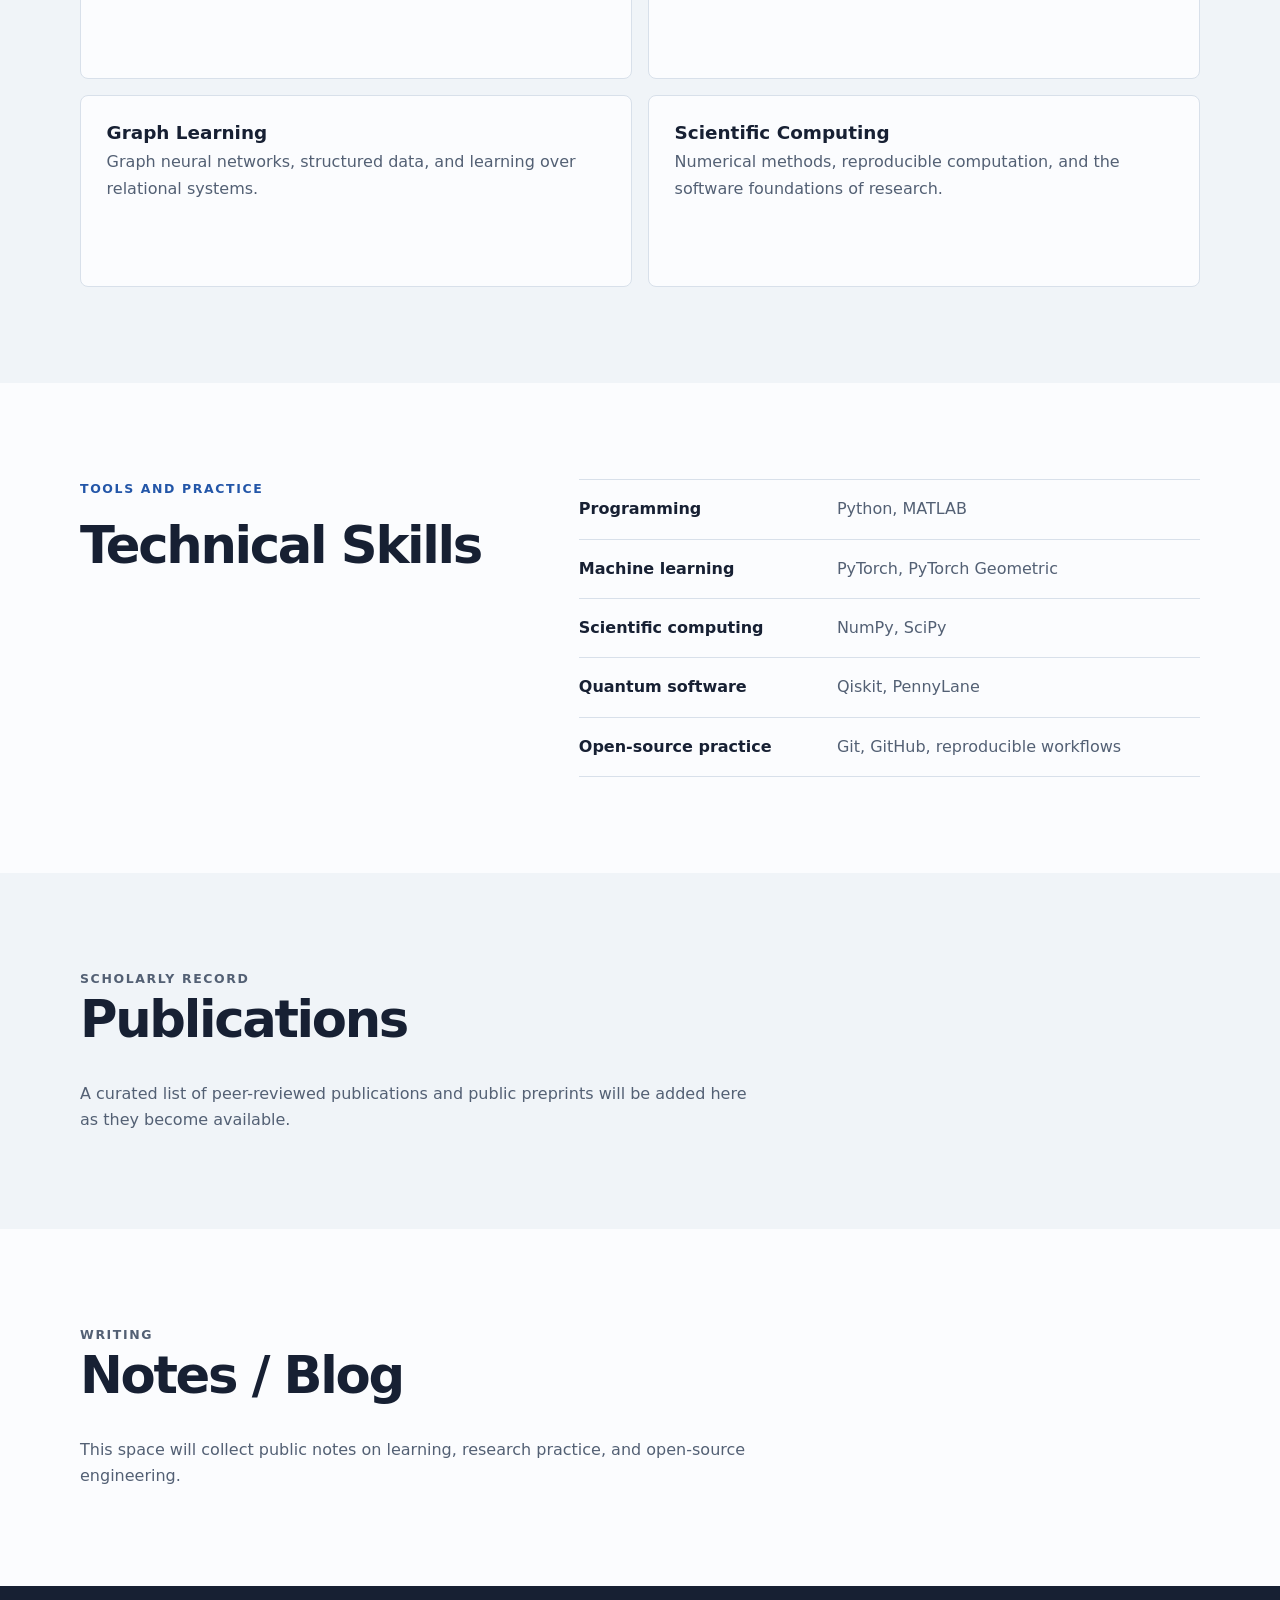
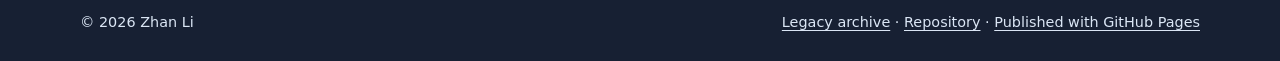
==== commit 210defbc: "fix: add historical archive landing page" ====
--- a/index.html
+++ b/index.html
@@ -138,7 +138,11 @@
     <footer class="site-footer">
       <div class="site-shell footer-content">
         <p>© 2026 Zhan Li</p>
-        <p><a href="archive/legacy-2021/">View the preserved 2021 personal site</a></p>
+        <p>
+          <a href="archive/">Legacy archive</a>
+          · <a href="https://github.com/lizhan-lz/lizhan-lz.github.io">Repository</a>
+          · <a href="https://pages.github.com/">Published with GitHub Pages</a>
+        </p>
       </div>
     </footer>
   </body>
